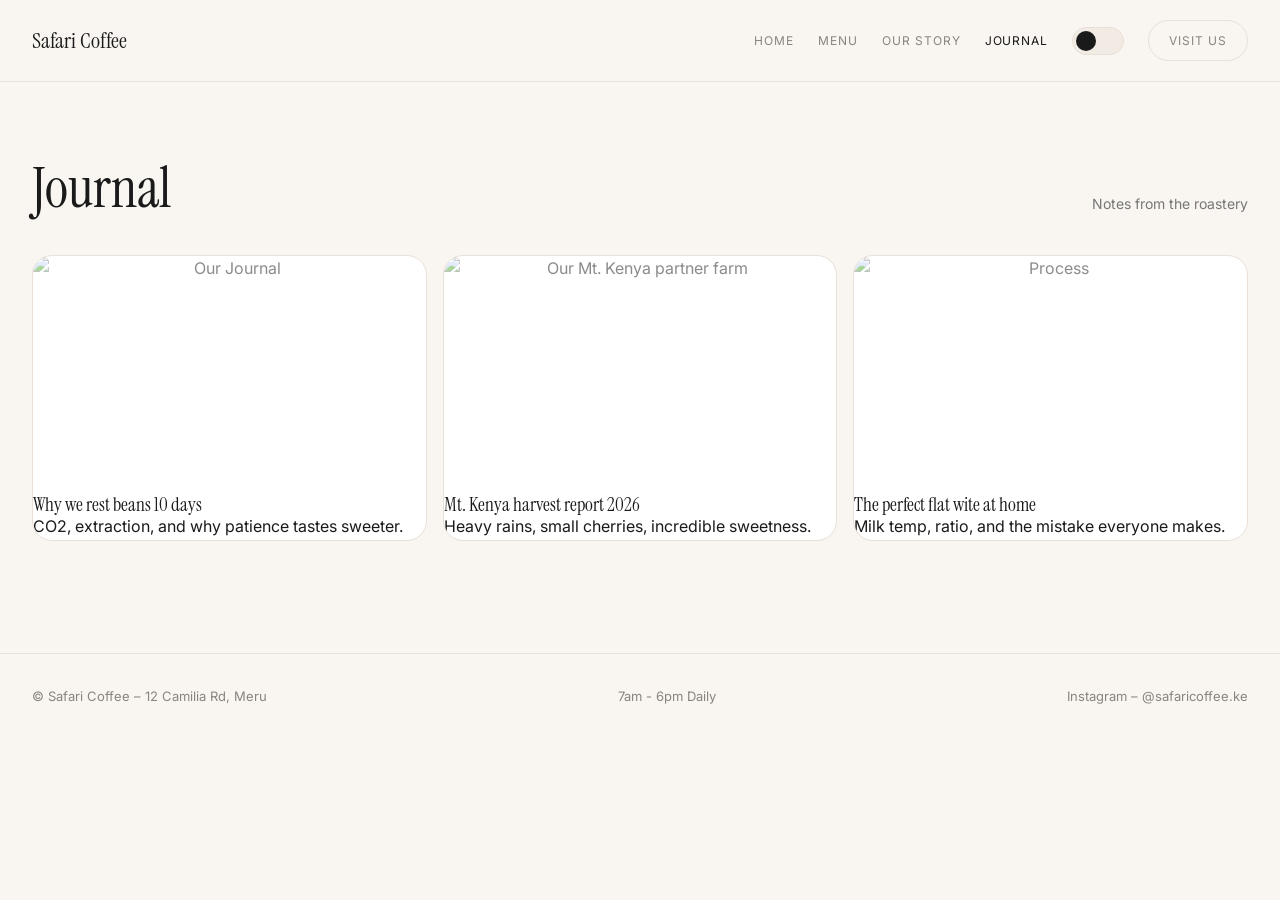
==== safari_coffee/blog.html @ 1403e1a3 "initial commit" ====
<!DOCTYPE html>
<html lang="en">
<head>
    <meta charset="UTF-8">
    <meta name="viewport" content="width=device-width, initial-scale=1.0">
    <title>Safari Coffee</title>
    <link rel="preconnect" href="https://fonts.googleapis.com">
    <link rel="stylesheet" href="https://fonts.googleapis.com/css2?family=Instrument+Serif:ital@0;1&family=Inter:wght@400;500&display=swap">
    <link rel="stylesheet" href="./static/css/styles.css">
</head>
<body>
    <input type="checkbox" id="theme" class="theme-checkbox">
    <header class="nav">
        <div class="logo">Safari Coffee</div>
        <nav class="nav-links">
            <a href="./index.html">Home</a>
            <a href="./menu.html">Menu</a>
            <a href="./story.html">Our Story</a>
            <a href="./blog.html" class="active">Journal</a>
            <label for="theme" class="theme-toggle" title="Toggle light/dark"></label>
            <a href="./visit.html" class="btn-small">Visit Us</a>
        </nav>
    </header>
    <section class="section">
        <div class="section-head">
            <h2>Journal</h2>
            <p>Notes from the roastery</p>
        </div>
        <div class="blog-grid">
            <div class="blog-card">
                <img src="https://images.unsplash.com/photo-1442512595331-e89e73853f31?q=80&w=800" alt="Our Journal">
                <div>
                    <h3>Why we rest beans 10 days</h3>
                    <p>CO2, extraction, and why patience tastes sweeter.</p>
                </div>
            </div>
            <div class="blog-card">
                <img src="https://images.unsplash.com/photo-1504630083234-14187a9df0f5?q=80&w=800" alt="Our Mt. Kenya partner farm">
                <div>
                    <h3>Mt. Kenya harvest report 2026</h3>
                    <p>Heavy rains, small cherries, incredible sweetness.</p>
                </div>
            </div>
            <div class="blog-card">
                <img src="https://images.unsplash.com/photo-1498804103079-a6351b050096?q=80&w=800" alt="Process">
                <div>
                    <h3>The perfect flat wite at home</h3>
                    <p>Milk temp, ratio, and the mistake everyone makes.</p>
                </div>
            </div>
        </div>
    </section>

    <footer class="footer">
        <div>
            &copy; Safari Coffee – 12 Camilia Rd, Meru
        </div>
        <div>7am - 6pm Daily</div>
        <div>Instagram – @safaricoffee.ke</div>
    </footer>
</body>
</html>
---- safari_coffee/static/css/styles.css ----
:root {
    --bg: #f9f5f0;
    --card: #ffffff;
    --card2: #f2ebe3;
    --text: #1a1a1a;
    --muted: #8a847e;
    --accent: #d96c33;
    --line: #e9e0d8;
    --radius: 20px; 
}

:root:has(#theme:checked) {
    --bg: #0f0f0e;
    --card: #1a1a19;
    --card: #232320;
    --text: #f5f1eb;
    --muted: #9a9590;
    --accent: #e07a47;
    --line: #2a2a28;
}

* {
    margin: 0;
    padding: 0;
    box-sizing: border-box;
}

body {
    background-color: var(--bg);
    color: var(--text);
    font-family: 'Inter', sans-serif;
    line-height: 1.6;
    transition: background 0.3s, color 0.3s;
}

h1, h2, h3 {
    font-family: 'Instrument Serif', serif;
    font-weight: 400;
    line-height: 0.95;
}

a {
    text-decoration: none;
    color: inherit;
}

img {
    display: block;
    width: 100%;
    text-align: center;
    opacity: 0.5;
}

/* toggle */
.theme-checkbox {
    display: none;
}

.theme-toggle {
    width: 52px;
    height: 28px;
    background-color: var(--card2);
    border: 1px solid var(--line);
    border-radius: 999px;
    position: relative;
    cursor: pointer;
    display: flex;
    align-items: center;
    transition: 0.3s;
}

.theme-toggle::after {
    content: ""; /* creates an empty element */
    width: 20px;
    height: 20px; /* set the size of the circular knob to 20 by 20 px */
    background-color: var(--text);
    border-radius: 50%;
    position: absolute;
    left: 3px;
    transition: 0.3s; /* smooth sliding effect */
}

#theme:checked + .nav .theme-toggle::after {
    transform: translateX(24px);
    background-color: var(--accent);
}

.theme-toggle span {
    font-size: 12px;
    position: absolute;
    width: 100%;
    text-align: center;
    opacity: 0.5;
}

/* nav */
.nav {
    position: sticky;
    top: 0;
    z-index: 10;
    display: flex;
    justify-content: space-between;
    align-items: center;
    padding: 20px 32px;
    background-color: color-mix(in srgb, var(--bg) 80%, transparent);
    backdrop-filter: 12px;
    border-bottom: 1px solid var(--line);
}

.logo {
    font-family: 'Instrument Serif', serif;
    font-size: 22px;
}

.nav-links {
    display: flex;
    gap: 24px;
    align-items: center;
    font-size: 12px;
    letter-spacing: 0.08em;
    text-transform: uppercase;
    color: var(--muted);
}

.nav-links a.active, .nav-links a:hover {
    color: var(--text);
}

.btn-small {
    border: 1px solid var(--line);
    padding: 10px 20px;
    border-radius: 999px;
    font-size: 12px;
}

/* hero */
.hero {
    display: grid;
    grid-template-columns: 1.1fr 0.9fr;
    gap: 48px;
    padding: 80px 32px;
    max-width: 1300px;
    margin: 0 auto;
}

.eyebrow {
    font-size: 11px;
    letter-spacing: 0.2em;
    color: var(--muted);
    text-transform: uppercase;
}

.hero h1 {
    font-size: clamp(48px, 7vw, 88px);
    margin: 16px 0 20px;
}

.hero h1 em {
    font-weight: 400;
    color: var(--accent);
}

.hero p {
    max-width: 36ch;
    color: #555;
    font-size: 18px;
}

.hero-img {
    border-radius: var(--radius);
    overflow: hidden;
    min-height: 520px;
    border: 1px solid var(--line);
}

.actions {
    display: flex;
    gap: 16px;
    margin: 32px 0 48px;
}

.btn-primary {
    background-color: var(--text);
    color: var(--bg);
    padding: 14px 24px;
    border-radius: 999px;
    font-size: 14px;
    font-weight: 500;
    transition: 0.2s;
}

.btn-ghost {
    border: 1px solid var(--line);
    padding: 14px 24px;
    border-radius: 999px;
    font-size: 14px;
}

.stats {
    display: flex;
    gap: 32px;
    border-top: 1px solid var(--line);
    padding-top: 24px;
    font-size: 14px;
}


/* menu */
section {
    padding: 80px 32px;
    max-width: 1300px;
    margin: 0 auto;
}

.section-head {
    display: flex;
    justify-content: space-between;
    align-items: end;
    margin-bottom: 40px;
}

.section-head h2 {
    font-size: clamp(32px, 5vw, 56px);
}

.section-head p {
    color: #777;
    max-width: 24ch;
    font-size: 14px;
    text-align: right;
}

.grid {
    display: grid;
    grid-template-columns: repeat(4, 1fr);
    gap: 16px;
}
.card {
    background-color: var(--card);
    border: 1px solid var(--line);
    padding: 24px;
    border-radius: var(--radius);
    display: flex;
    flex-direction: column;
    gap: 16px;
    transition: 0.2s;
}

.card h3 {
    font-size: 20px;
}

.card p {
    font-size: 14px;
    color: #6b6868;
    flex: 1;
}

.card span {
    font-size: 14px;
    font-weight: 500;
}

.card.featured {
    background-color: var(--text);
    color: var(--bg);
}

.card.featured p {
    color: var(--muted);
}

/* blog */
.blog-grid {
    display: grid;
    grid-template-columns: repeat(3, 1fr);
    gap: 16px;
}

.blog-card {
    border-radius: var(--radius);
    overflow: hidden;
    background-color: var(--card);
    border: 1px solid var(--line);
}

.blog-card img {
    height: 240px;
}

/* footer */
.footer {
    display: flex;
    justify-content: space-between;
    padding: 32px;
    font-size: 13px;
    border-top: 1px solid var(--line);
    color: var(--muted);
    margin-top: 32px;
}

/* responsive */
@media(max-width:900px) {
    .hero {
        grid-template-columns: 1fr;
        padding: 32px 16px;
        gap: 24px;
    }

    .hero-img {
        min-height: 360px;
    }

    .section {
        padding: 48px 16px;
    }

    .grid, .blog-grid {
        grid-template-columns: 1fr 1fr;
    }

    .section-head {
        flex-direction: column;
        align-items: start;
        gap: 8px;
    }

    .section-head p {
        text-align: left;
    }

    .nav {
        padding: 16px;
    }

    .footer {
        flex-direction: column;
        gap: 16px;
    }
}

@media (max-width:600px) {
    .grid, .blog-grid {
        grid-template-columns: 1fr;
    }
}
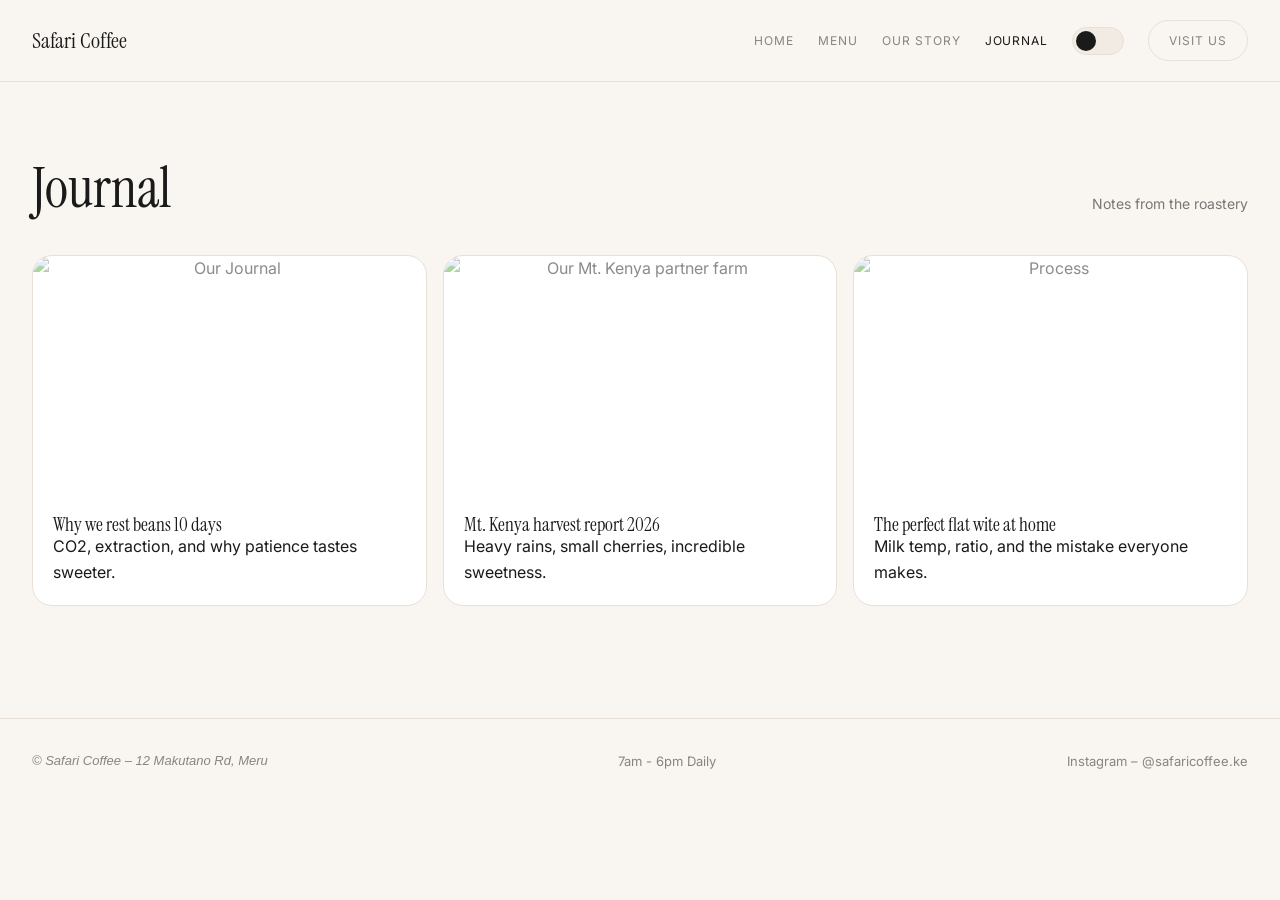
==== commit 5a99bd24: "semantic HTML" ====
--- a/safari_coffee/blog.html
+++ b/safari_coffee/blog.html
@@ -3,7 +3,7 @@
 <head>
     <meta charset="UTF-8">
     <meta name="viewport" content="width=device-width, initial-scale=1.0">
-    <title>Safari Coffee</title>
+    <title>Journal - Safari Coffee</title>
     <link rel="preconnect" href="https://fonts.googleapis.com">
     <link rel="stylesheet" href="https://fonts.googleapis.com/css2?family=Instrument+Serif:ital@0;1&family=Inter:wght@400;500&display=swap">
     <link rel="stylesheet" href="./static/css/styles.css">
@@ -21,6 +21,7 @@
             <a href="./visit.html" class="btn-small">Visit Us</a>
         </nav>
     </header>
+
     <section class="section">
         <div class="section-head">
             <h2>Journal</h2>
@@ -52,10 +53,10 @@
     </section>
 
     <footer class="footer">
-        <div>
-            &copy; Safari Coffee – 12 Camilia Rd, Meru
-        </div>
-        <div>7am - 6pm Daily</div>
+        <address>
+            &copy; Safari Coffee – 12 Makutano Rd, Meru
+        </address>
+        <p>7am - 6pm Daily</p>
         <div>Instagram – @safaricoffee.ke</div>
     </footer>
 </body>
--- a/safari_coffee/static/css/styles.css
+++ b/safari_coffee/static/css/styles.css
@@ -235,6 +235,7 @@
     grid-template-columns: repeat(4, 1fr);
     gap: 16px;
 }
+
 .card {
     background-color: var(--card);
     border: 1px solid var(--line);
@@ -286,6 +287,66 @@
 
 .blog-card img {
     height: 240px;
+}
+
+.blog-card div {
+    padding: 20px;
+}
+
+/* our story */
+#story {
+    display: grid;
+    grid-template-columns: 1fr 1fr;
+    gap: 24px;
+}
+
+.story-heading {
+    font-size: clamp(36px, 5vw, 64px);
+    margin-top: 16px;
+}
+
+.story-heading em {
+    color: var(--accent);
+}
+
+.story-container {
+    padding-top: 36px;
+}
+
+.story-container p {
+    color: var(--muted);
+    font-size: 18px;
+}
+
+.specs-container {
+    margin-top: 32px;
+    border-top: 1px solid var(--line);
+    padding-top: 24px;
+    display: flex;
+    gap: 32px;
+    font-size: 13px;
+}
+
+.farm-specs span {
+    color: var(--muted);
+}
+
+
+/*visit/contact us */
+.form {
+    max-width: 520px;
+    display: grid;
+    gap: 16px;
+    margin-top: 32px;
+}
+
+.input {
+    background-color: var(--card);
+    border: 1px solid var(--line);
+    border-radius: 12px;
+    padding: 14px 16px;
+    color: var(--text);
+    width: 100%;
 }
 
 /* footer */
